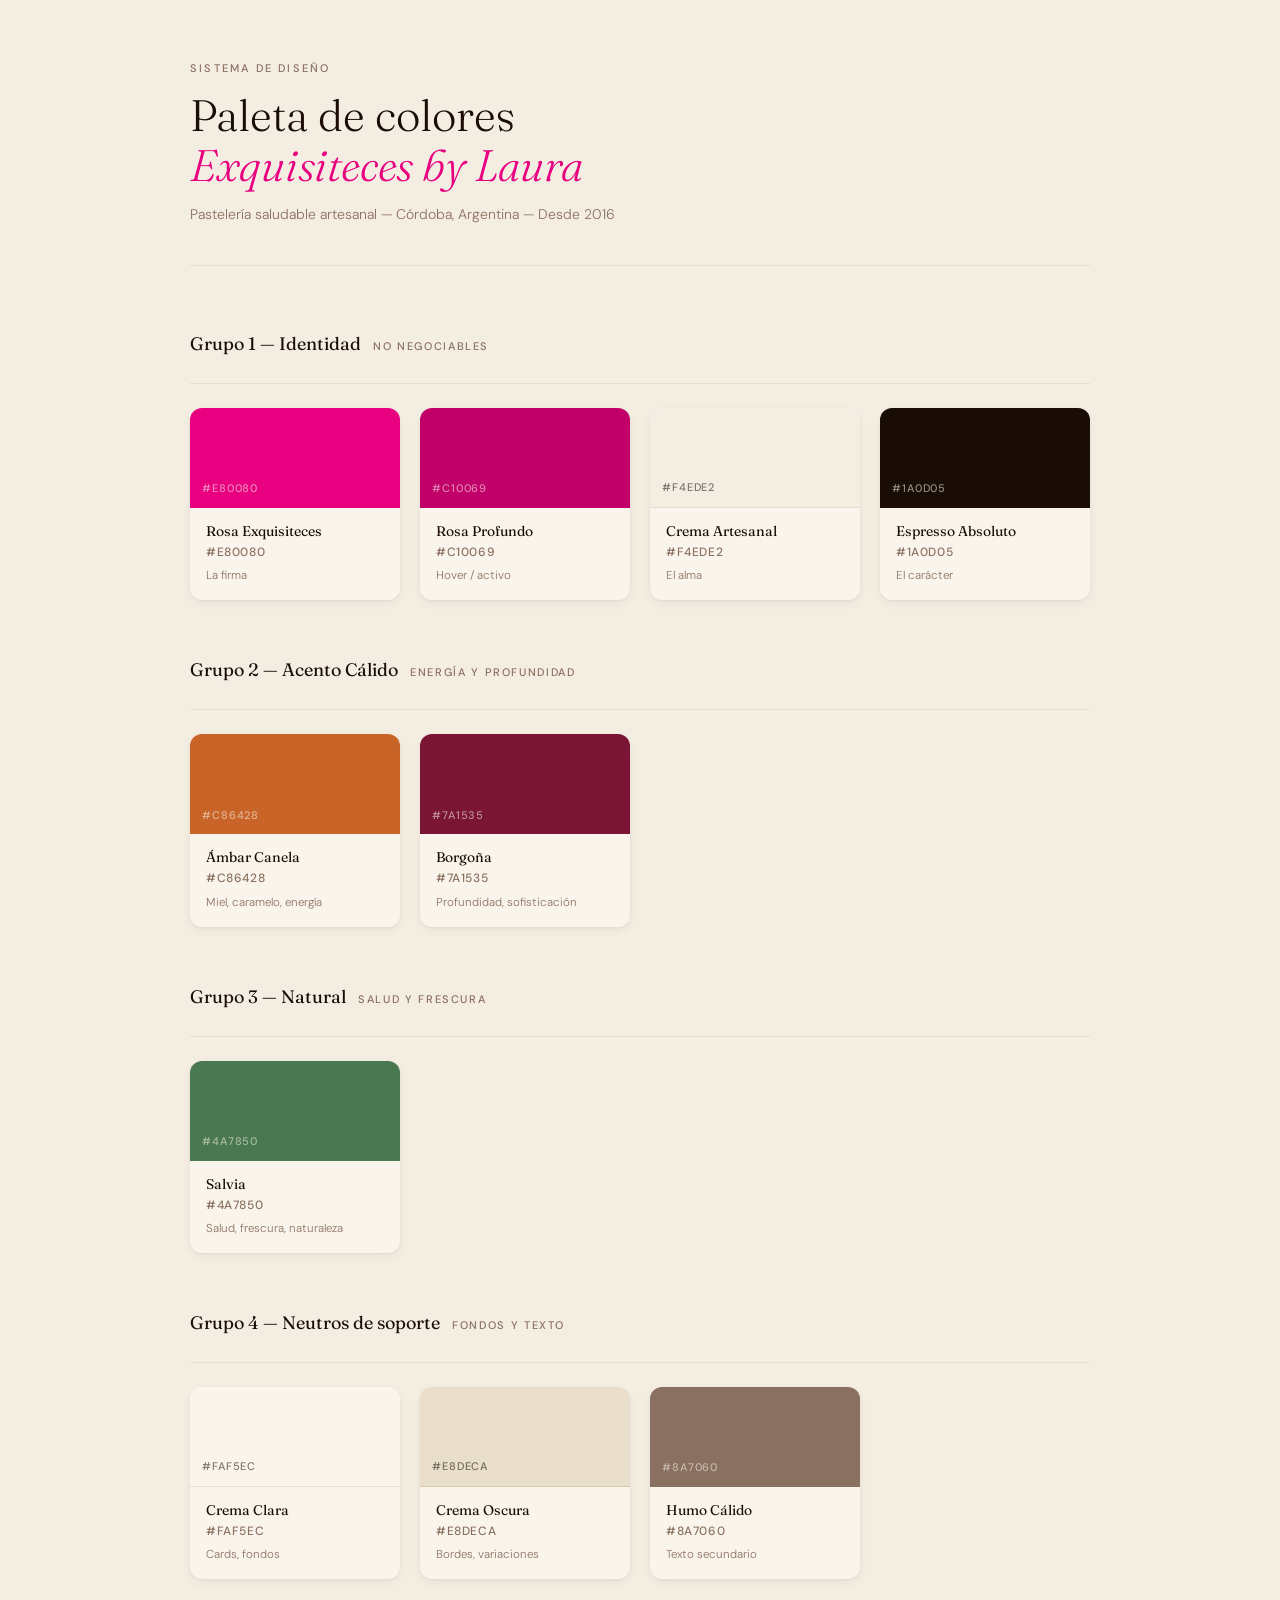
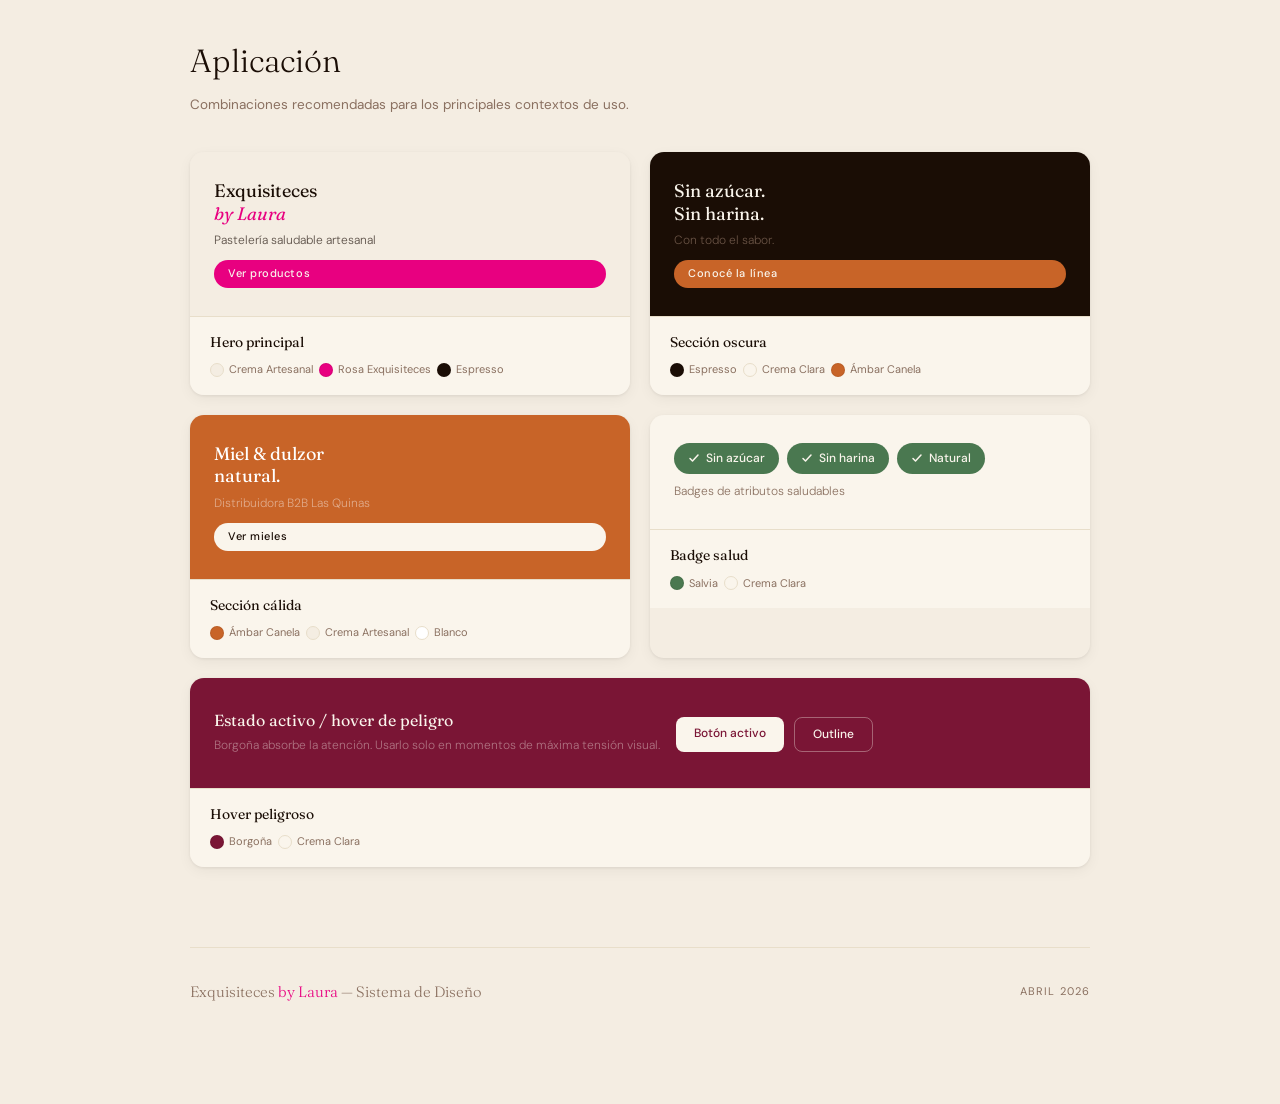
==== paleta.html @ 7b62df34 "Initial commit — Landing page Exquisiteces by Laura Landing page completa: mobile-first, reseñas rea" ====
<!DOCTYPE html>
<html lang="es">
<head>
  <meta charset="UTF-8" />
  <meta name="viewport" content="width=device-width, initial-scale=1.0" />
  <title>Paleta de Colores — Exquisiteces by Laura</title>
  <link rel="preconnect" href="https://fonts.googleapis.com" />
  <link rel="preconnect" href="https://fonts.gstatic.com" crossorigin />
  <link href="https://fonts.googleapis.com/css2?family=Fraunces:ital,opsz,wght@0,9..144,300;0,9..144,400;0,9..144,600;1,9..144,300;1,9..144,400&family=DM+Sans:wght@300;400;500&display=swap" rel="stylesheet" />
  <style>
    *, *::before, *::after {
      box-sizing: border-box;
      margin: 0;
      padding: 0;
    }

    body {
      background-color: #F4EDE2;
      color: #1A0D05;
      font-family: 'DM Sans', sans-serif;
      font-weight: 400;
      line-height: 1.6;
      padding: 60px 24px 100px;
    }

    .wrapper {
      max-width: 900px;
      margin: 0 auto;
    }

    /* Header */
    .header {
      margin-bottom: 64px;
      border-bottom: 1px solid #E8DECA;
      padding-bottom: 40px;
    }

    .header-eyebrow {
      font-family: 'DM Sans', sans-serif;
      font-size: 11px;
      font-weight: 500;
      letter-spacing: 0.2em;
      text-transform: uppercase;
      color: #8A7060;
      margin-bottom: 12px;
    }

    .header h1 {
      font-family: 'Fraunces', serif;
      font-size: clamp(28px, 5vw, 44px);
      font-weight: 300;
      line-height: 1.15;
      color: #1A0D05;
    }

    .header h1 em {
      font-style: italic;
      color: #E80080;
    }

    .header-sub {
      margin-top: 12px;
      font-size: 14px;
      color: #8A7060;
      font-weight: 300;
    }

    /* Group */
    .group {
      margin-bottom: 56px;
    }

    .group-header {
      display: flex;
      align-items: baseline;
      gap: 12px;
      margin-bottom: 24px;
    }

    .group-title {
      font-family: 'Fraunces', serif;
      font-size: 18px;
      font-weight: 400;
      color: #1A0D05;
    }

    .group-tag {
      font-size: 11px;
      font-weight: 500;
      letter-spacing: 0.15em;
      text-transform: uppercase;
      color: #8A7060;
    }

    .group-divider {
      width: 100%;
      height: 1px;
      background: #E8DECA;
      margin-bottom: 24px;
    }

    /* Color grid */
    .color-grid {
      display: grid;
      grid-template-columns: repeat(auto-fill, minmax(180px, 1fr));
      gap: 20px;
    }

    /* Color card */
    .color-card {
      border-radius: 12px;
      overflow: hidden;
      background: #FAF5EC;
      box-shadow: 0 1px 3px rgba(26,13,5,0.06), 0 4px 12px rgba(26,13,5,0.04);
      transition: transform 0.2s ease, box-shadow 0.2s ease;
    }

    .color-card:hover {
      transform: translateY(-3px);
      box-shadow: 0 4px 16px rgba(26,13,5,0.10), 0 1px 4px rgba(26,13,5,0.06);
    }

    .color-swatch {
      width: 100%;
      height: 100px;
    }

    .color-info {
      padding: 14px 16px 16px;
    }

    .color-name {
      font-family: 'Fraunces', serif;
      font-size: 14px;
      font-weight: 400;
      color: #1A0D05;
      line-height: 1.3;
    }

    .color-hex {
      font-family: 'DM Sans', monospace;
      font-size: 12px;
      font-weight: 500;
      letter-spacing: 0.05em;
      color: #8A7060;
      margin-top: 3px;
    }

    .color-desc {
      font-size: 11.5px;
      font-weight: 300;
      color: #8A7060;
      margin-top: 6px;
      line-height: 1.4;
    }

    /* Swatch text overlay (for large swatches) */
    .swatch-label {
      width: 100%;
      height: 100px;
      display: flex;
      align-items: flex-end;
      padding: 10px 12px;
    }

    .swatch-label .label-hex {
      font-family: 'DM Sans', sans-serif;
      font-size: 11px;
      font-weight: 500;
      letter-spacing: 0.08em;
      opacity: 0.55;
    }

    /* ---- APPLICATION SECTION ---- */
    .section-title {
      font-family: 'Fraunces', serif;
      font-size: clamp(22px, 4vw, 32px);
      font-weight: 300;
      color: #1A0D05;
      margin-bottom: 8px;
    }

    .section-sub {
      font-size: 13.5px;
      color: #8A7060;
      margin-bottom: 36px;
    }

    .combos-grid {
      display: grid;
      grid-template-columns: 1fr 1fr;
      gap: 20px;
    }

    @media (max-width: 600px) {
      .combos-grid {
        grid-template-columns: 1fr;
      }
    }

    .combo-card {
      border-radius: 14px;
      overflow: hidden;
      box-shadow: 0 1px 3px rgba(26,13,5,0.07), 0 4px 14px rgba(26,13,5,0.05);
    }

    .combo-preview {
      padding: 28px 24px;
      min-height: 110px;
      display: flex;
      flex-direction: column;
      justify-content: center;
    }

    .combo-preview-label {
      font-family: 'Fraunces', serif;
      font-size: 18px;
      font-weight: 400;
      line-height: 1.25;
      margin-bottom: 6px;
    }

    .combo-preview-sub {
      font-family: 'DM Sans', sans-serif;
      font-size: 12px;
      font-weight: 300;
      opacity: 0.7;
    }

    .combo-preview-accent {
      display: inline-block;
      margin-top: 10px;
      padding: 5px 14px;
      border-radius: 999px;
      font-size: 11px;
      font-weight: 500;
      letter-spacing: 0.05em;
    }

    .combo-meta {
      padding: 14px 20px 16px;
      background: #FAF5EC;
      border-top: 1px solid #E8DECA;
    }

    .combo-name {
      font-family: 'Fraunces', serif;
      font-size: 14px;
      font-weight: 400;
      color: #1A0D05;
    }

    .combo-swatches {
      display: flex;
      gap: 6px;
      margin-top: 8px;
      flex-wrap: wrap;
    }

    .combo-dot {
      display: flex;
      align-items: center;
      gap: 5px;
      font-size: 11px;
      color: #8A7060;
    }

    .combo-dot-circle {
      width: 14px;
      height: 14px;
      border-radius: 50%;
      border: 1px solid rgba(26,13,5,0.08);
      flex-shrink: 0;
    }

    /* Span full width on last odd item */
    .combo-card.full {
      grid-column: 1 / -1;
    }

    /* Responsive */
    @media (max-width: 500px) {
      body {
        padding: 40px 16px 80px;
      }
      .color-grid {
        grid-template-columns: repeat(2, 1fr);
      }
    }

    /* Footer */
    .footer {
      margin-top: 80px;
      padding-top: 32px;
      border-top: 1px solid #E8DECA;
      display: flex;
      justify-content: space-between;
      align-items: center;
      flex-wrap: gap;
      gap: 12px;
    }

    .footer-brand {
      font-family: 'Fraunces', serif;
      font-size: 15px;
      font-weight: 300;
      color: #8A7060;
    }

    .footer-brand span {
      color: #E80080;
    }

    .footer-date {
      font-size: 11px;
      color: #8A7060;
      letter-spacing: 0.1em;
      text-transform: uppercase;
    }
  </style>
</head>
<body>
  <div class="wrapper">

    <!-- Header -->
    <header class="header">
      <p class="header-eyebrow">Sistema de Diseño</p>
      <h1>Paleta de colores<br /><em>Exquisiteces by Laura</em></h1>
      <p class="header-sub">Pastelería saludable artesanal &mdash; Córdoba, Argentina &mdash; Desde 2016</p>
    </header>

    <!-- GRUPO 1: Identidad -->
    <section class="group">
      <div class="group-header">
        <h2 class="group-title">Grupo 1 &mdash; Identidad</h2>
        <span class="group-tag">No negociables</span>
      </div>
      <div class="group-divider"></div>
      <div class="color-grid">

        <!-- Rosa Exquisiteces -->
        <div class="color-card">
          <div class="color-swatch swatch-label" style="background:#E80080;">
            <span class="label-hex" style="color:#FAF5EC;">#E80080</span>
          </div>
          <div class="color-info">
            <div class="color-name">Rosa Exquisiteces</div>
            <div class="color-hex">#E80080</div>
            <div class="color-desc">La firma</div>
          </div>
        </div>

        <!-- Rosa Profundo -->
        <div class="color-card">
          <div class="color-swatch swatch-label" style="background:#C10069;">
            <span class="label-hex" style="color:#FAF5EC;">#C10069</span>
          </div>
          <div class="color-info">
            <div class="color-name">Rosa Profundo</div>
            <div class="color-hex">#C10069</div>
            <div class="color-desc">Hover / activo</div>
          </div>
        </div>

        <!-- Crema Artesanal -->
        <div class="color-card">
          <div class="color-swatch swatch-label" style="background:#F4EDE2; border-bottom: 1px solid #E8DECA;">
            <span class="label-hex" style="color:#1A0D05;">#F4EDE2</span>
          </div>
          <div class="color-info">
            <div class="color-name">Crema Artesanal</div>
            <div class="color-hex">#F4EDE2</div>
            <div class="color-desc">El alma</div>
          </div>
        </div>

        <!-- Espresso Absoluto -->
        <div class="color-card">
          <div class="color-swatch swatch-label" style="background:#1A0D05;">
            <span class="label-hex" style="color:#FAF5EC;">#1A0D05</span>
          </div>
          <div class="color-info">
            <div class="color-name">Espresso Absoluto</div>
            <div class="color-hex">#1A0D05</div>
            <div class="color-desc">El carácter</div>
          </div>
        </div>

      </div>
    </section>

    <!-- GRUPO 2: Acento Cálido -->
    <section class="group">
      <div class="group-header">
        <h2 class="group-title">Grupo 2 &mdash; Acento Cálido</h2>
        <span class="group-tag">Energía y profundidad</span>
      </div>
      <div class="group-divider"></div>
      <div class="color-grid">

        <!-- Ámbar Canela -->
        <div class="color-card">
          <div class="color-swatch swatch-label" style="background:#C86428;">
            <span class="label-hex" style="color:#FAF5EC;">#C86428</span>
          </div>
          <div class="color-info">
            <div class="color-name">Ámbar Canela</div>
            <div class="color-hex">#C86428</div>
            <div class="color-desc">Miel, caramelo, energía</div>
          </div>
        </div>

        <!-- Borgoña -->
        <div class="color-card">
          <div class="color-swatch swatch-label" style="background:#7A1535;">
            <span class="label-hex" style="color:#FAF5EC;">#7A1535</span>
          </div>
          <div class="color-info">
            <div class="color-name">Borgoña</div>
            <div class="color-hex">#7A1535</div>
            <div class="color-desc">Profundidad, sofisticación</div>
          </div>
        </div>

      </div>
    </section>

    <!-- GRUPO 3: Natural -->
    <section class="group">
      <div class="group-header">
        <h2 class="group-title">Grupo 3 &mdash; Natural</h2>
        <span class="group-tag">Salud y frescura</span>
      </div>
      <div class="group-divider"></div>
      <div class="color-grid">

        <!-- Salvia -->
        <div class="color-card">
          <div class="color-swatch swatch-label" style="background:#4A7850;">
            <span class="label-hex" style="color:#FAF5EC;">#4A7850</span>
          </div>
          <div class="color-info">
            <div class="color-name">Salvia</div>
            <div class="color-hex">#4A7850</div>
            <div class="color-desc">Salud, frescura, naturaleza</div>
          </div>
        </div>

      </div>
    </section>

    <!-- GRUPO 4: Neutros -->
    <section class="group">
      <div class="group-header">
        <h2 class="group-title">Grupo 4 &mdash; Neutros de soporte</h2>
        <span class="group-tag">Fondos y texto</span>
      </div>
      <div class="group-divider"></div>
      <div class="color-grid">

        <!-- Crema Clara -->
        <div class="color-card">
          <div class="color-swatch swatch-label" style="background:#FAF5EC; border-bottom: 1px solid #E8DECA;">
            <span class="label-hex" style="color:#1A0D05;">#FAF5EC</span>
          </div>
          <div class="color-info">
            <div class="color-name">Crema Clara</div>
            <div class="color-hex">#FAF5EC</div>
            <div class="color-desc">Cards, fondos</div>
          </div>
        </div>

        <!-- Crema Oscura -->
        <div class="color-card">
          <div class="color-swatch swatch-label" style="background:#E8DECA; border-bottom: 1px solid #d5c9b0;">
            <span class="label-hex" style="color:#1A0D05;">#E8DECA</span>
          </div>
          <div class="color-info">
            <div class="color-name">Crema Oscura</div>
            <div class="color-hex">#E8DECA</div>
            <div class="color-desc">Bordes, variaciones</div>
          </div>
        </div>

        <!-- Humo Cálido -->
        <div class="color-card">
          <div class="color-swatch swatch-label" style="background:#8A7060;">
            <span class="label-hex" style="color:#FAF5EC;">#8A7060</span>
          </div>
          <div class="color-info">
            <div class="color-name">Humo Cálido</div>
            <div class="color-hex">#8A7060</div>
            <div class="color-desc">Texto secundario</div>
          </div>
        </div>

      </div>
    </section>

    <!-- APPLICATION SECTION -->
    <section>
      <h2 class="section-title">Aplicación</h2>
      <p class="section-sub">Combinaciones recomendadas para los principales contextos de uso.</p>

      <div class="combos-grid">

        <!-- 1. Hero -->
        <div class="combo-card">
          <div class="combo-preview" style="background:#F4EDE2; color:#1A0D05;">
            <div class="combo-preview-label" style="font-family:'Fraunces',serif;">Exquisiteces<br /><em style="color:#E80080;">by Laura</em></div>
            <div class="combo-preview-sub">Pastelería saludable artesanal</div>
            <span class="combo-preview-accent" style="background:#E80080; color:#FAF5EC;">Ver productos</span>
          </div>
          <div class="combo-meta">
            <div class="combo-name">Hero principal</div>
            <div class="combo-swatches">
              <span class="combo-dot"><span class="combo-dot-circle" style="background:#F4EDE2; border-color:#E8DECA;"></span> Crema Artesanal</span>
              <span class="combo-dot"><span class="combo-dot-circle" style="background:#E80080;"></span> Rosa Exquisiteces</span>
              <span class="combo-dot"><span class="combo-dot-circle" style="background:#1A0D05;"></span> Espresso</span>
            </div>
          </div>
        </div>

        <!-- 2. Sección oscura -->
        <div class="combo-card">
          <div class="combo-preview" style="background:#1A0D05; color:#FAF5EC;">
            <div class="combo-preview-label" style="font-family:'Fraunces',serif; color:#FAF5EC;">Sin azúcar.<br />Sin harina.</div>
            <div class="combo-preview-sub" style="color:#8A7060;">Con todo el sabor.</div>
            <span class="combo-preview-accent" style="background:#C86428; color:#FAF5EC;">Conocé la línea</span>
          </div>
          <div class="combo-meta">
            <div class="combo-name">Sección oscura</div>
            <div class="combo-swatches">
              <span class="combo-dot"><span class="combo-dot-circle" style="background:#1A0D05;"></span> Espresso</span>
              <span class="combo-dot"><span class="combo-dot-circle" style="background:#FAF5EC; border-color:#E8DECA;"></span> Crema Clara</span>
              <span class="combo-dot"><span class="combo-dot-circle" style="background:#C86428;"></span> Ámbar Canela</span>
            </div>
          </div>
        </div>

        <!-- 3. Sección cálida -->
        <div class="combo-card">
          <div class="combo-preview" style="background:#C86428; color:#fff;">
            <div class="combo-preview-label" style="font-family:'Fraunces',serif; color:#fff;">Miel &amp; dulzor<br />natural.</div>
            <div class="combo-preview-sub" style="color:rgba(255,255,255,0.65);">Distribuidora B2B Las Quinas</div>
            <span class="combo-preview-accent" style="background:#FAF5EC; color:#1A0D05;">Ver mieles</span>
          </div>
          <div class="combo-meta">
            <div class="combo-name">Sección cálida</div>
            <div class="combo-swatches">
              <span class="combo-dot"><span class="combo-dot-circle" style="background:#C86428;"></span> Ámbar Canela</span>
              <span class="combo-dot"><span class="combo-dot-circle" style="background:#F4EDE2; border-color:#E8DECA;"></span> Crema Artesanal</span>
              <span class="combo-dot"><span class="combo-dot-circle" style="background:#ffffff; border-color:#E8DECA;"></span> Blanco</span>
            </div>
          </div>
        </div>

        <!-- 4. Badge salud -->
        <div class="combo-card">
          <div class="combo-preview" style="background:#FAF5EC; color:#1A0D05; align-items:flex-start;">
            <div style="display:flex; flex-wrap:wrap; gap:8px; margin-bottom:8px;">
              <span style="display:inline-flex; align-items:center; gap:6px; background:#4A7850; color:#FAF5EC; padding:6px 14px; border-radius:999px; font-size:12px; font-weight:500; font-family:'DM Sans',sans-serif;">
                <svg width="12" height="12" viewBox="0 0 12 12" fill="none" xmlns="http://www.w3.org/2000/svg"><path d="M2 6.5L4.5 9L10 3" stroke="#FAF5EC" stroke-width="1.5" stroke-linecap="round" stroke-linejoin="round"/></svg>
                Sin azúcar
              </span>
              <span style="display:inline-flex; align-items:center; gap:6px; background:#4A7850; color:#FAF5EC; padding:6px 14px; border-radius:999px; font-size:12px; font-weight:500; font-family:'DM Sans',sans-serif;">
                <svg width="12" height="12" viewBox="0 0 12 12" fill="none" xmlns="http://www.w3.org/2000/svg"><path d="M2 6.5L4.5 9L10 3" stroke="#FAF5EC" stroke-width="1.5" stroke-linecap="round" stroke-linejoin="round"/></svg>
                Sin harina
              </span>
              <span style="display:inline-flex; align-items:center; gap:6px; background:#4A7850; color:#FAF5EC; padding:6px 14px; border-radius:999px; font-size:12px; font-weight:500; font-family:'DM Sans',sans-serif;">
                <svg width="12" height="12" viewBox="0 0 12 12" fill="none" xmlns="http://www.w3.org/2000/svg"><path d="M2 6.5L4.5 9L10 3" stroke="#FAF5EC" stroke-width="1.5" stroke-linecap="round" stroke-linejoin="round"/></svg>
                Natural
              </span>
            </div>
            <div style="font-size:12px; color:#8A7060; font-weight:300;">Badges de atributos saludables</div>
          </div>
          <div class="combo-meta">
            <div class="combo-name">Badge salud</div>
            <div class="combo-swatches">
              <span class="combo-dot"><span class="combo-dot-circle" style="background:#4A7850;"></span> Salvia</span>
              <span class="combo-dot"><span class="combo-dot-circle" style="background:#FAF5EC; border-color:#E8DECA;"></span> Crema Clara</span>
            </div>
          </div>
        </div>

        <!-- 5. Hover peligroso (full width) -->
        <div class="combo-card full">
          <div class="combo-preview" style="background:#7A1535; color:#FAF5EC;">
            <div style="display:flex; align-items:center; gap:16px; flex-wrap:wrap;">
              <div>
                <div class="combo-preview-label" style="font-family:'Fraunces',serif; color:#FAF5EC; font-size:16px;">Estado activo / hover de peligro</div>
                <div class="combo-preview-sub" style="color:rgba(250,245,236,0.6); margin-top:4px;">Borgoña absorbe la atención. Usarlo solo en momentos de máxima tensión visual.</div>
              </div>
              <div style="display:flex; gap:10px; flex-wrap:wrap; margin-top:4px;">
                <span style="display:inline-block; background:#FAF5EC; color:#7A1535; padding:7px 18px; border-radius:8px; font-size:12px; font-weight:500; font-family:'DM Sans',sans-serif;">Botón activo</span>
                <span style="display:inline-block; background:transparent; color:#FAF5EC; padding:7px 18px; border-radius:8px; font-size:12px; font-weight:500; font-family:'DM Sans',sans-serif; border:1px solid rgba(250,245,236,0.35);">Outline</span>
              </div>
            </div>
          </div>
          <div class="combo-meta">
            <div class="combo-name">Hover peligroso</div>
            <div class="combo-swatches">
              <span class="combo-dot"><span class="combo-dot-circle" style="background:#7A1535;"></span> Borgoña</span>
              <span class="combo-dot"><span class="combo-dot-circle" style="background:#FAF5EC; border-color:#E8DECA;"></span> Crema Clara</span>
            </div>
          </div>
        </div>

      </div>
    </section>

    <!-- Footer -->
    <footer class="footer">
      <span class="footer-brand">Exquisiteces <span>by Laura</span> &mdash; Sistema de Diseño</span>
      <span class="footer-date">Abril 2026</span>
    </footer>

  </div>
</body>
</html>
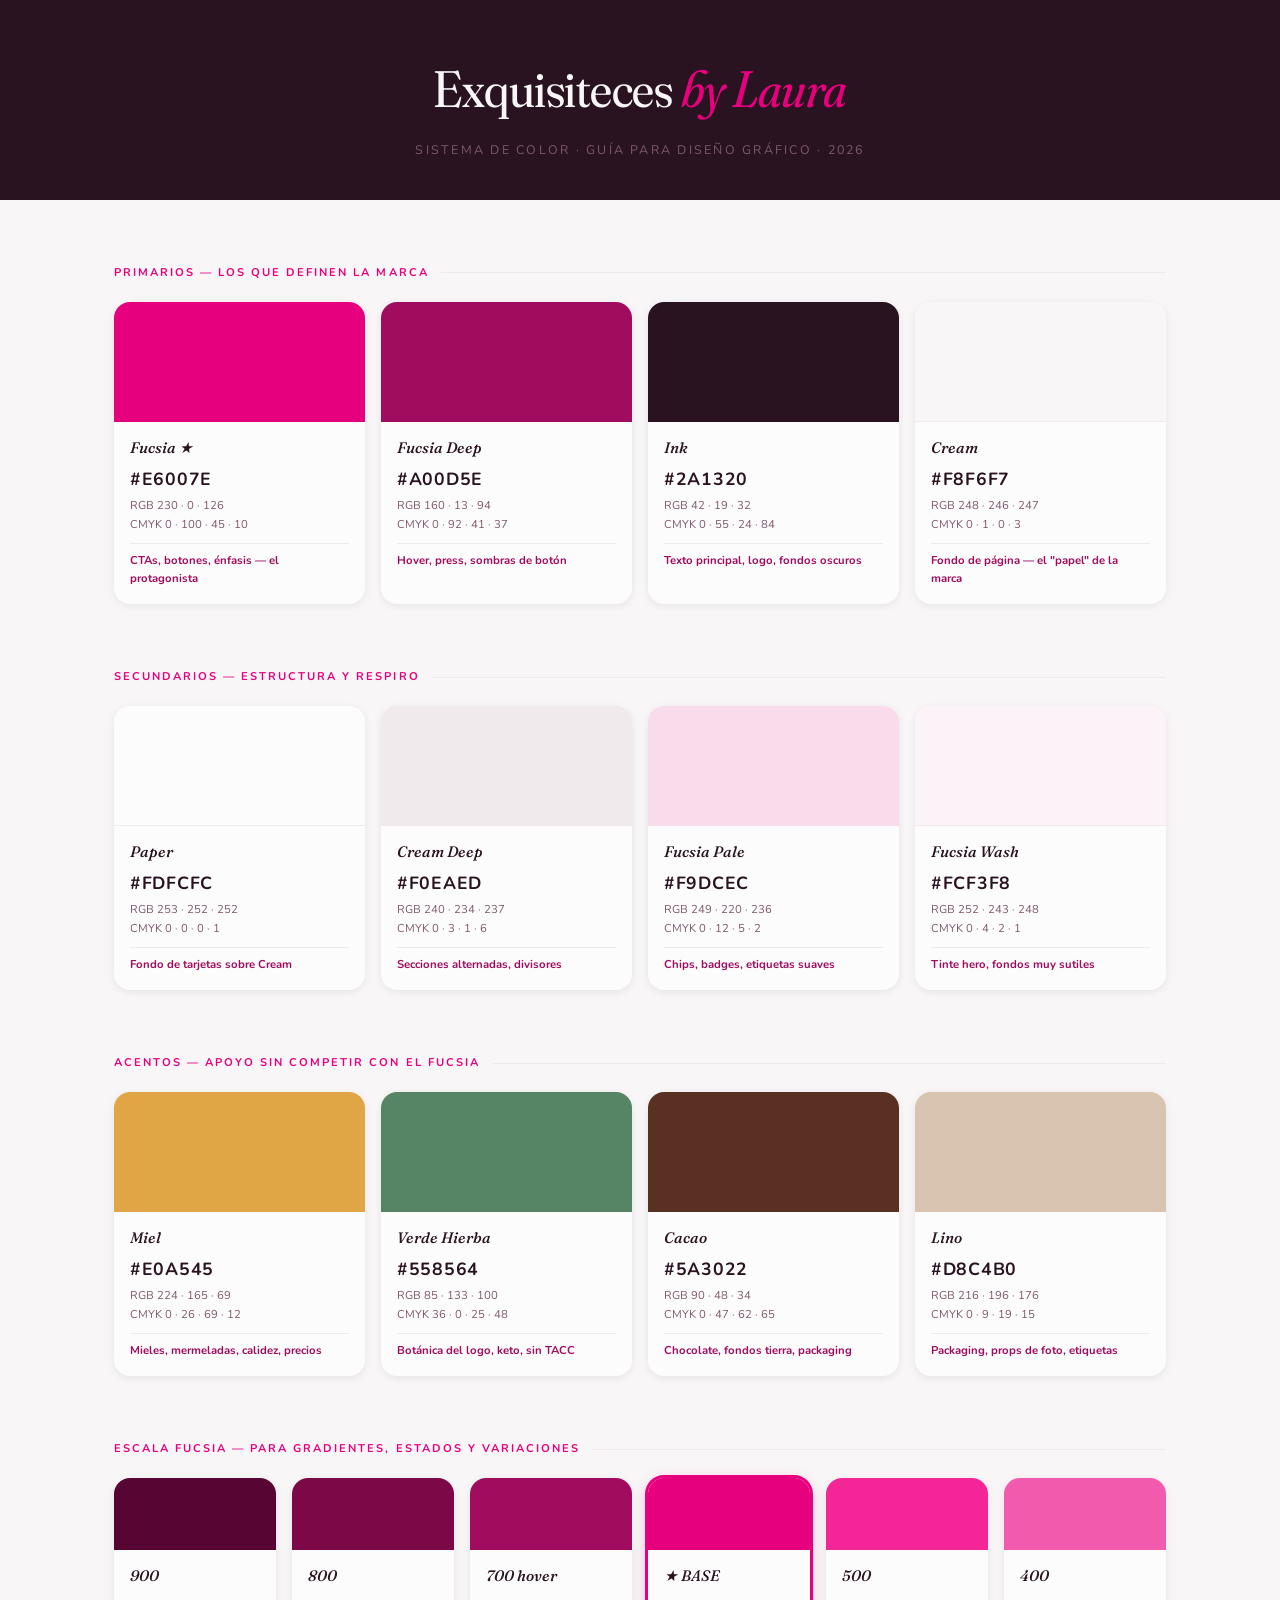
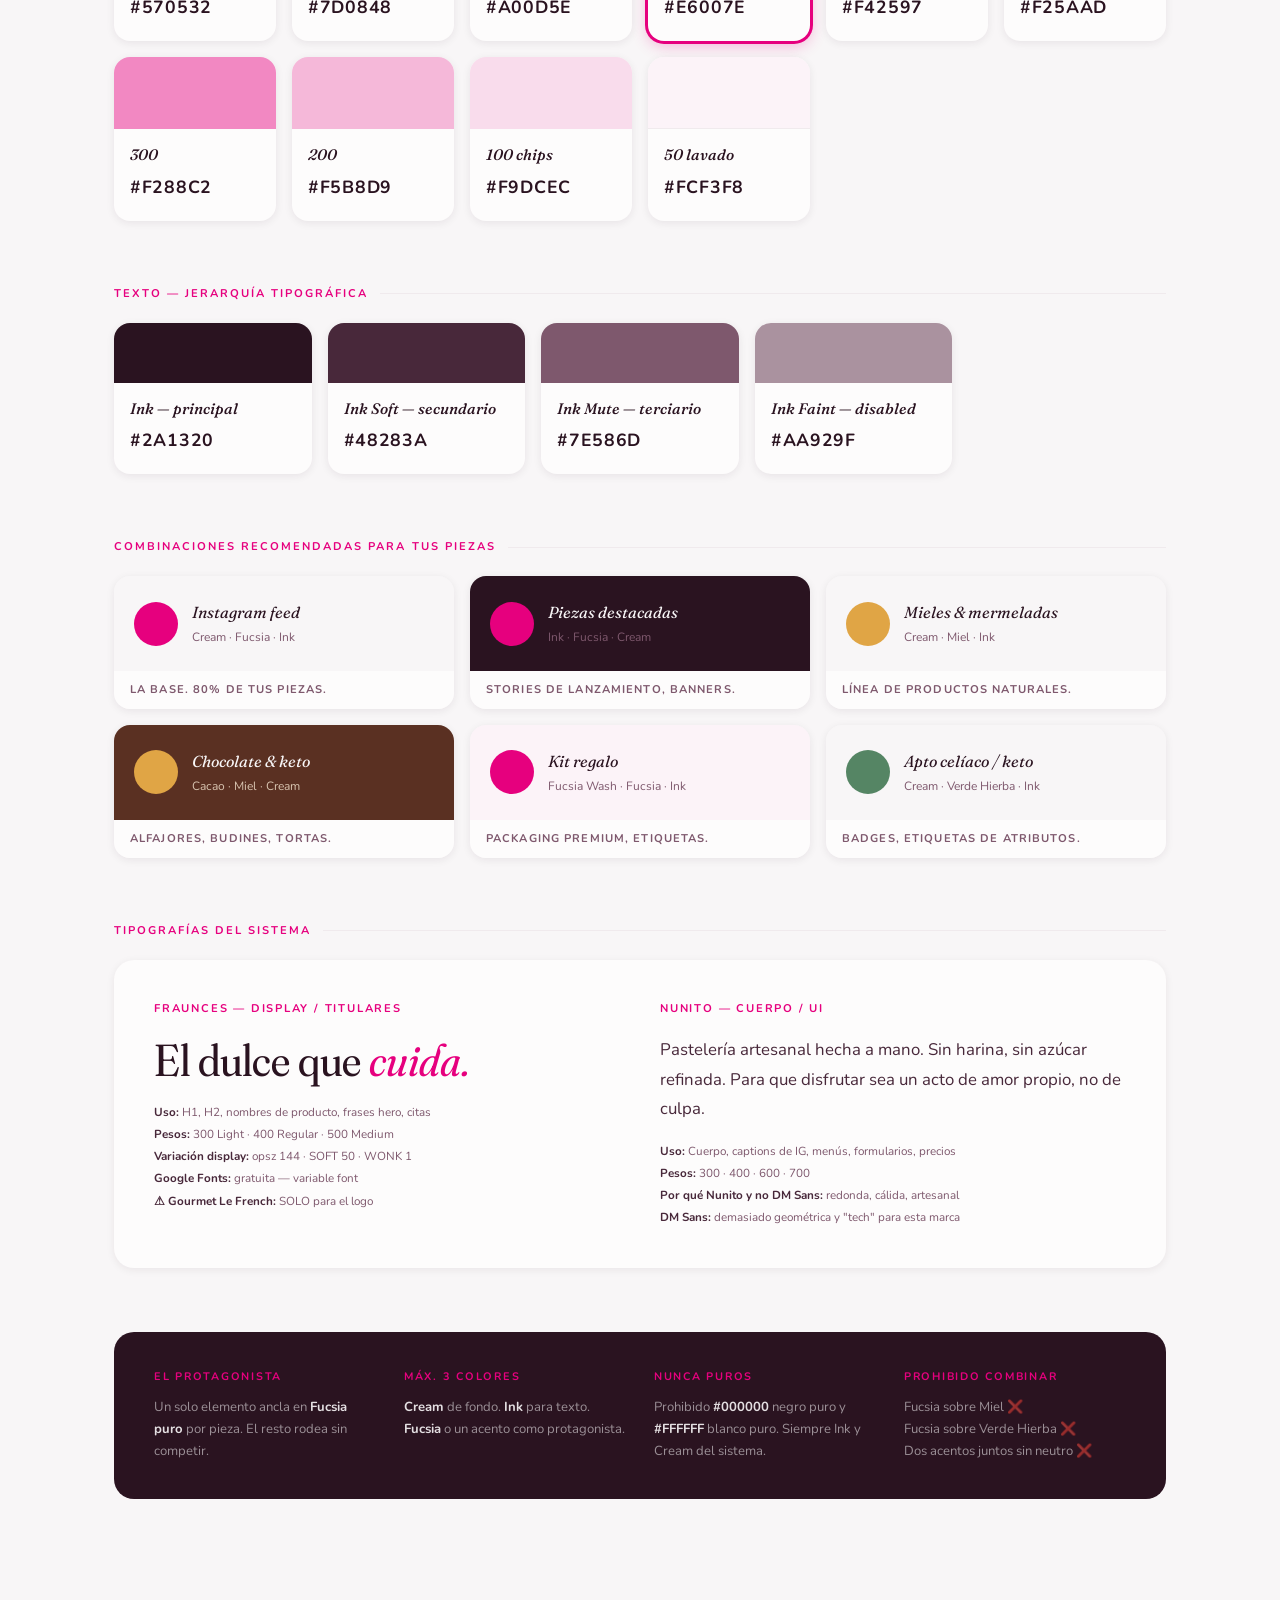
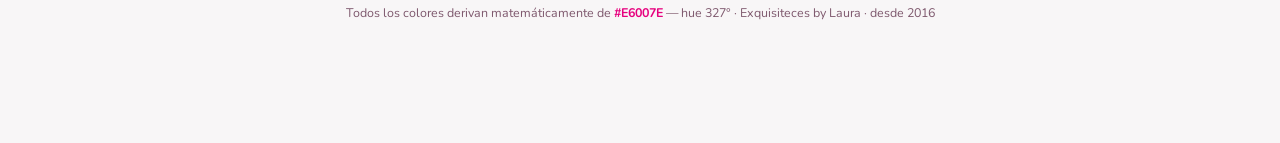
==== commit cc607906: "Guía de paleta de colores para diseño gráfico HEX + RGB + CMYK, escala fucsia completa, combinacione" ====
--- a/paleta.html
+++ b/paleta.html
@@ -1,620 +1,379 @@
 <!DOCTYPE html>
 <html lang="es">
 <head>
-  <meta charset="UTF-8" />
-  <meta name="viewport" content="width=device-width, initial-scale=1.0" />
-  <title>Paleta de Colores — Exquisiteces by Laura</title>
-  <link rel="preconnect" href="https://fonts.googleapis.com" />
-  <link rel="preconnect" href="https://fonts.gstatic.com" crossorigin />
-  <link href="https://fonts.googleapis.com/css2?family=Fraunces:ital,opsz,wght@0,9..144,300;0,9..144,400;0,9..144,600;1,9..144,300;1,9..144,400&family=DM+Sans:wght@300;400;500&display=swap" rel="stylesheet" />
-  <style>
-    *, *::before, *::after {
-      box-sizing: border-box;
-      margin: 0;
-      padding: 0;
-    }
-
-    body {
-      background-color: #F4EDE2;
-      color: #1A0D05;
-      font-family: 'DM Sans', sans-serif;
-      font-weight: 400;
-      line-height: 1.6;
-      padding: 60px 24px 100px;
-    }
-
-    .wrapper {
-      max-width: 900px;
-      margin: 0 auto;
-    }
-
-    /* Header */
-    .header {
-      margin-bottom: 64px;
-      border-bottom: 1px solid #E8DECA;
-      padding-bottom: 40px;
-    }
-
-    .header-eyebrow {
-      font-family: 'DM Sans', sans-serif;
-      font-size: 11px;
-      font-weight: 500;
-      letter-spacing: 0.2em;
-      text-transform: uppercase;
-      color: #8A7060;
-      margin-bottom: 12px;
-    }
-
-    .header h1 {
-      font-family: 'Fraunces', serif;
-      font-size: clamp(28px, 5vw, 44px);
-      font-weight: 300;
-      line-height: 1.15;
-      color: #1A0D05;
-    }
-
-    .header h1 em {
-      font-style: italic;
-      color: #E80080;
-    }
-
-    .header-sub {
-      margin-top: 12px;
-      font-size: 14px;
-      color: #8A7060;
-      font-weight: 300;
-    }
-
-    /* Group */
-    .group {
-      margin-bottom: 56px;
-    }
-
-    .group-header {
-      display: flex;
-      align-items: baseline;
-      gap: 12px;
-      margin-bottom: 24px;
-    }
-
-    .group-title {
-      font-family: 'Fraunces', serif;
-      font-size: 18px;
-      font-weight: 400;
-      color: #1A0D05;
-    }
-
-    .group-tag {
-      font-size: 11px;
-      font-weight: 500;
-      letter-spacing: 0.15em;
-      text-transform: uppercase;
-      color: #8A7060;
-    }
-
-    .group-divider {
-      width: 100%;
-      height: 1px;
-      background: #E8DECA;
-      margin-bottom: 24px;
-    }
-
-    /* Color grid */
-    .color-grid {
-      display: grid;
-      grid-template-columns: repeat(auto-fill, minmax(180px, 1fr));
-      gap: 20px;
-    }
-
-    /* Color card */
-    .color-card {
-      border-radius: 12px;
-      overflow: hidden;
-      background: #FAF5EC;
-      box-shadow: 0 1px 3px rgba(26,13,5,0.06), 0 4px 12px rgba(26,13,5,0.04);
-      transition: transform 0.2s ease, box-shadow 0.2s ease;
-    }
-
-    .color-card:hover {
-      transform: translateY(-3px);
-      box-shadow: 0 4px 16px rgba(26,13,5,0.10), 0 1px 4px rgba(26,13,5,0.06);
-    }
-
-    .color-swatch {
-      width: 100%;
-      height: 100px;
-    }
-
-    .color-info {
-      padding: 14px 16px 16px;
-    }
-
-    .color-name {
-      font-family: 'Fraunces', serif;
-      font-size: 14px;
-      font-weight: 400;
-      color: #1A0D05;
-      line-height: 1.3;
-    }
-
-    .color-hex {
-      font-family: 'DM Sans', monospace;
-      font-size: 12px;
-      font-weight: 500;
-      letter-spacing: 0.05em;
-      color: #8A7060;
-      margin-top: 3px;
-    }
-
-    .color-desc {
-      font-size: 11.5px;
-      font-weight: 300;
-      color: #8A7060;
-      margin-top: 6px;
-      line-height: 1.4;
-    }
-
-    /* Swatch text overlay (for large swatches) */
-    .swatch-label {
-      width: 100%;
-      height: 100px;
-      display: flex;
-      align-items: flex-end;
-      padding: 10px 12px;
-    }
-
-    .swatch-label .label-hex {
-      font-family: 'DM Sans', sans-serif;
-      font-size: 11px;
-      font-weight: 500;
-      letter-spacing: 0.08em;
-      opacity: 0.55;
-    }
-
-    /* ---- APPLICATION SECTION ---- */
-    .section-title {
-      font-family: 'Fraunces', serif;
-      font-size: clamp(22px, 4vw, 32px);
-      font-weight: 300;
-      color: #1A0D05;
-      margin-bottom: 8px;
-    }
-
-    .section-sub {
-      font-size: 13.5px;
-      color: #8A7060;
-      margin-bottom: 36px;
-    }
-
-    .combos-grid {
-      display: grid;
-      grid-template-columns: 1fr 1fr;
-      gap: 20px;
-    }
-
-    @media (max-width: 600px) {
-      .combos-grid {
-        grid-template-columns: 1fr;
-      }
-    }
-
-    .combo-card {
-      border-radius: 14px;
-      overflow: hidden;
-      box-shadow: 0 1px 3px rgba(26,13,5,0.07), 0 4px 14px rgba(26,13,5,0.05);
-    }
-
-    .combo-preview {
-      padding: 28px 24px;
-      min-height: 110px;
-      display: flex;
-      flex-direction: column;
-      justify-content: center;
-    }
-
-    .combo-preview-label {
-      font-family: 'Fraunces', serif;
-      font-size: 18px;
-      font-weight: 400;
-      line-height: 1.25;
-      margin-bottom: 6px;
-    }
-
-    .combo-preview-sub {
-      font-family: 'DM Sans', sans-serif;
-      font-size: 12px;
-      font-weight: 300;
-      opacity: 0.7;
-    }
-
-    .combo-preview-accent {
-      display: inline-block;
-      margin-top: 10px;
-      padding: 5px 14px;
-      border-radius: 999px;
-      font-size: 11px;
-      font-weight: 500;
-      letter-spacing: 0.05em;
-    }
-
-    .combo-meta {
-      padding: 14px 20px 16px;
-      background: #FAF5EC;
-      border-top: 1px solid #E8DECA;
-    }
-
-    .combo-name {
-      font-family: 'Fraunces', serif;
-      font-size: 14px;
-      font-weight: 400;
-      color: #1A0D05;
-    }
-
-    .combo-swatches {
-      display: flex;
-      gap: 6px;
-      margin-top: 8px;
-      flex-wrap: wrap;
-    }
-
-    .combo-dot {
-      display: flex;
-      align-items: center;
-      gap: 5px;
-      font-size: 11px;
-      color: #8A7060;
-    }
-
-    .combo-dot-circle {
-      width: 14px;
-      height: 14px;
-      border-radius: 50%;
-      border: 1px solid rgba(26,13,5,0.08);
-      flex-shrink: 0;
-    }
-
-    /* Span full width on last odd item */
-    .combo-card.full {
-      grid-column: 1 / -1;
-    }
-
-    /* Responsive */
-    @media (max-width: 500px) {
-      body {
-        padding: 40px 16px 80px;
-      }
-      .color-grid {
-        grid-template-columns: repeat(2, 1fr);
-      }
-    }
-
-    /* Footer */
-    .footer {
-      margin-top: 80px;
-      padding-top: 32px;
-      border-top: 1px solid #E8DECA;
-      display: flex;
-      justify-content: space-between;
-      align-items: center;
-      flex-wrap: gap;
-      gap: 12px;
-    }
-
-    .footer-brand {
-      font-family: 'Fraunces', serif;
-      font-size: 15px;
-      font-weight: 300;
-      color: #8A7060;
-    }
-
-    .footer-brand span {
-      color: #E80080;
-    }
-
-    .footer-date {
-      font-size: 11px;
-      color: #8A7060;
-      letter-spacing: 0.1em;
-      text-transform: uppercase;
-    }
-  </style>
+<meta charset="UTF-8">
+<meta name="viewport" content="width=device-width, initial-scale=1.0">
+<title>Sistema de Color — Exquisiteces by Laura</title>
+<link rel="preconnect" href="https://fonts.googleapis.com">
+<link rel="preconnect" href="https://fonts.gstatic.com" crossorigin>
+<link href="https://fonts.googleapis.com/css2?family=Fraunces:ital,opsz,wght,SOFT,WONK@0,9..144,300..700,0..100,0..1;1,9..144,300..700,0..100,0..1&family=Nunito:wght@300..800&display=swap" rel="stylesheet">
+<style>
+  *, *::before, *::after { box-sizing: border-box; margin: 0; padding: 0; }
+  :root {
+    --fucsia:      #E6007E;
+    --fucsia-deep: #A00D5E;
+    --ink:         #2A1320;
+    --ink-soft:    #48283A;
+    --ink-mute:    #7E586D;
+    --cream:       #F8F6F7;
+    --cream-deep:  #F0EAED;
+    --paper:       #FDFCFC;
+  }
+  body { font-family:'Nunito',sans-serif; background:var(--cream); color:var(--ink); line-height:1.6; padding-bottom:80px; }
+
+  header { background:var(--ink); padding:48px 40px 40px; text-align:center; }
+  .brand-name { font-family:'Fraunces',serif; font-size:clamp(2rem,5vw,3.2rem); font-weight:400; font-variation-settings:'opsz' 120,'SOFT' 50,'WONK' 1; color:var(--cream); letter-spacing:-0.01em; }
+  .brand-name em { color:var(--fucsia); font-style:italic; }
+  .header-sub { font-size:0.78rem; font-weight:400; letter-spacing:0.18em; text-transform:uppercase; color:var(--ink-mute); margin-top:10px; }
+
+  main { max-width:1100px; margin:0 auto; padding:0 24px; }
+  .section { margin-top:64px; }
+  .section-label { font-size:0.7rem; font-weight:700; letter-spacing:0.18em; text-transform:uppercase; color:var(--fucsia); margin-bottom:20px; display:flex; align-items:center; gap:12px; }
+  .section-label::after { content:''; flex:1; height:1px; background:var(--cream-deep); }
+
+  .swatches { display:grid; grid-template-columns:repeat(auto-fill,minmax(200px,1fr)); gap:16px; }
+  .swatches.scale { grid-template-columns:repeat(auto-fill,minmax(155px,1fr)); }
+  .swatches.text-row { grid-template-columns:repeat(auto-fill,minmax(180px,1fr)); }
+
+  .swatch-card { background:var(--paper); border-radius:16px; overflow:hidden; box-shadow:0 2px 8px rgba(42,19,32,0.08); cursor:pointer; transition:transform 0.2s,box-shadow 0.2s; user-select:none; }
+  .swatch-card:hover { transform:translateY(-3px); box-shadow:0 8px 24px rgba(42,19,32,0.13); }
+  .swatch-card:active { transform:scale(0.97); }
+  .swatch-color { height:120px; position:relative; display:flex; align-items:flex-end; padding:10px 14px; }
+  .swatches.scale .swatch-color { height:72px; }
+  .swatches.text-row .swatch-color { height:60px; }
+  .copy-hint { font-size:0.62rem; font-weight:700; letter-spacing:0.1em; text-transform:uppercase; opacity:0; transition:opacity 0.2s; padding:4px 8px; border-radius:6px; background:rgba(0,0,0,0.28); color:#fff; }
+  .swatch-card:hover .copy-hint { opacity:1; }
+  .swatch-info { padding:14px 16px 16px; }
+  .swatch-name { font-family:'Fraunces',serif; font-size:0.95rem; font-weight:500; font-style:italic; color:var(--ink); margin-bottom:5px; }
+  .swatch-hex { font-size:1.1rem; font-weight:700; color:var(--ink); letter-spacing:0.04em; margin-bottom:4px; }
+  .swatch-vals { font-size:0.71rem; color:var(--ink-mute); line-height:1.65; }
+  .swatch-use { font-size:0.71rem; color:var(--fucsia-deep); font-weight:700; margin-top:8px; padding-top:8px; border-top:1px solid var(--cream-deep); }
+
+  .combos { display:grid; grid-template-columns:repeat(auto-fill,minmax(270px,1fr)); gap:16px; }
+  .combo-card { border-radius:16px; overflow:hidden; box-shadow:0 2px 8px rgba(42,19,32,0.08); }
+  .combo-preview { padding:24px 20px; display:flex; align-items:center; gap:14px; }
+  .combo-dot { width:44px; height:44px; border-radius:50%; flex-shrink:0; }
+  .combo-label { background:var(--paper); padding:10px 16px; font-size:0.7rem; font-weight:700; letter-spacing:0.1em; text-transform:uppercase; color:var(--ink-mute); }
+
+  .type-demo { background:var(--paper); border-radius:20px; padding:40px; display:grid; grid-template-columns:1fr 1fr; gap:40px; box-shadow:0 2px 8px rgba(42,19,32,0.07); }
+  @media(max-width:600px){ .type-demo{grid-template-columns:1fr;} }
+  .type-block h4 { font-size:0.7rem; font-weight:700; letter-spacing:0.16em; text-transform:uppercase; color:var(--fucsia); margin-bottom:18px; }
+  .type-display { font-family:'Fraunces',serif; font-size:clamp(1.8rem,3.5vw,2.8rem); font-weight:400; font-variation-settings:'opsz' 120,'SOFT' 50,'WONK' 1; color:var(--ink); line-height:1.1; margin-bottom:14px; }
+  .type-display em { color:var(--fucsia); font-style:italic; }
+  .type-body { font-family:'Nunito',sans-serif; font-size:0.95rem; font-weight:400; color:var(--ink-soft); line-height:1.75; }
+  .type-meta { font-size:0.73rem; color:var(--ink-mute); margin-top:16px; line-height:1.9; }
+  .type-meta strong { color:var(--ink-soft); font-weight:700; }
+
+  .rules { background:var(--ink); border-radius:20px; padding:36px 40px; margin-top:64px; display:grid; grid-template-columns:repeat(auto-fill,minmax(210px,1fr)); gap:28px; }
+  .rule h5 { font-size:0.68rem; font-weight:700; letter-spacing:0.16em; text-transform:uppercase; color:var(--fucsia); margin-bottom:10px; }
+  .rule p { font-size:0.82rem; color:rgba(248,246,247,0.55); line-height:1.7; }
+  .rule p strong { color:rgba(248,246,247,0.9); }
+
+  footer { text-align:center; margin-top:64px; padding:0 24px; font-size:0.78rem; color:var(--ink-mute); }
+  footer strong { color:var(--fucsia); }
+
+  #toast { position:fixed; bottom:32px; left:50%; transform:translateX(-50%) translateY(80px); background:var(--ink); color:var(--cream); padding:12px 28px; border-radius:100px; font-size:0.85rem; font-weight:700; transition:transform 0.3s cubic-bezier(0.16,1,0.3,1),opacity 0.3s; opacity:0; z-index:999; white-space:nowrap; }
+  #toast.show { transform:translateX(-50%) translateY(0); opacity:1; }
+</style>
 </head>
 <body>
-  <div class="wrapper">
-
-    <!-- Header -->
-    <header class="header">
-      <p class="header-eyebrow">Sistema de Diseño</p>
-      <h1>Paleta de colores<br /><em>Exquisiteces by Laura</em></h1>
-      <p class="header-sub">Pastelería saludable artesanal &mdash; Córdoba, Argentina &mdash; Desde 2016</p>
-    </header>
-
-    <!-- GRUPO 1: Identidad -->
-    <section class="group">
-      <div class="group-header">
-        <h2 class="group-title">Grupo 1 &mdash; Identidad</h2>
-        <span class="group-tag">No negociables</span>
-      </div>
-      <div class="group-divider"></div>
-      <div class="color-grid">
-
-        <!-- Rosa Exquisiteces -->
-        <div class="color-card">
-          <div class="color-swatch swatch-label" style="background:#E80080;">
-            <span class="label-hex" style="color:#FAF5EC;">#E80080</span>
-          </div>
-          <div class="color-info">
-            <div class="color-name">Rosa Exquisiteces</div>
-            <div class="color-hex">#E80080</div>
-            <div class="color-desc">La firma</div>
-          </div>
-        </div>
-
-        <!-- Rosa Profundo -->
-        <div class="color-card">
-          <div class="color-swatch swatch-label" style="background:#C10069;">
-            <span class="label-hex" style="color:#FAF5EC;">#C10069</span>
-          </div>
-          <div class="color-info">
-            <div class="color-name">Rosa Profundo</div>
-            <div class="color-hex">#C10069</div>
-            <div class="color-desc">Hover / activo</div>
-          </div>
-        </div>
-
-        <!-- Crema Artesanal -->
-        <div class="color-card">
-          <div class="color-swatch swatch-label" style="background:#F4EDE2; border-bottom: 1px solid #E8DECA;">
-            <span class="label-hex" style="color:#1A0D05;">#F4EDE2</span>
-          </div>
-          <div class="color-info">
-            <div class="color-name">Crema Artesanal</div>
-            <div class="color-hex">#F4EDE2</div>
-            <div class="color-desc">El alma</div>
-          </div>
-        </div>
-
-        <!-- Espresso Absoluto -->
-        <div class="color-card">
-          <div class="color-swatch swatch-label" style="background:#1A0D05;">
-            <span class="label-hex" style="color:#FAF5EC;">#1A0D05</span>
-          </div>
-          <div class="color-info">
-            <div class="color-name">Espresso Absoluto</div>
-            <div class="color-hex">#1A0D05</div>
-            <div class="color-desc">El carácter</div>
-          </div>
-        </div>
-
-      </div>
-    </section>
-
-    <!-- GRUPO 2: Acento Cálido -->
-    <section class="group">
-      <div class="group-header">
-        <h2 class="group-title">Grupo 2 &mdash; Acento Cálido</h2>
-        <span class="group-tag">Energía y profundidad</span>
-      </div>
-      <div class="group-divider"></div>
-      <div class="color-grid">
-
-        <!-- Ámbar Canela -->
-        <div class="color-card">
-          <div class="color-swatch swatch-label" style="background:#C86428;">
-            <span class="label-hex" style="color:#FAF5EC;">#C86428</span>
-          </div>
-          <div class="color-info">
-            <div class="color-name">Ámbar Canela</div>
-            <div class="color-hex">#C86428</div>
-            <div class="color-desc">Miel, caramelo, energía</div>
-          </div>
-        </div>
-
-        <!-- Borgoña -->
-        <div class="color-card">
-          <div class="color-swatch swatch-label" style="background:#7A1535;">
-            <span class="label-hex" style="color:#FAF5EC;">#7A1535</span>
-          </div>
-          <div class="color-info">
-            <div class="color-name">Borgoña</div>
-            <div class="color-hex">#7A1535</div>
-            <div class="color-desc">Profundidad, sofisticación</div>
-          </div>
-        </div>
-
-      </div>
-    </section>
-
-    <!-- GRUPO 3: Natural -->
-    <section class="group">
-      <div class="group-header">
-        <h2 class="group-title">Grupo 3 &mdash; Natural</h2>
-        <span class="group-tag">Salud y frescura</span>
-      </div>
-      <div class="group-divider"></div>
-      <div class="color-grid">
-
-        <!-- Salvia -->
-        <div class="color-card">
-          <div class="color-swatch swatch-label" style="background:#4A7850;">
-            <span class="label-hex" style="color:#FAF5EC;">#4A7850</span>
-          </div>
-          <div class="color-info">
-            <div class="color-name">Salvia</div>
-            <div class="color-hex">#4A7850</div>
-            <div class="color-desc">Salud, frescura, naturaleza</div>
-          </div>
-        </div>
-
-      </div>
-    </section>
-
-    <!-- GRUPO 4: Neutros -->
-    <section class="group">
-      <div class="group-header">
-        <h2 class="group-title">Grupo 4 &mdash; Neutros de soporte</h2>
-        <span class="group-tag">Fondos y texto</span>
-      </div>
-      <div class="group-divider"></div>
-      <div class="color-grid">
-
-        <!-- Crema Clara -->
-        <div class="color-card">
-          <div class="color-swatch swatch-label" style="background:#FAF5EC; border-bottom: 1px solid #E8DECA;">
-            <span class="label-hex" style="color:#1A0D05;">#FAF5EC</span>
-          </div>
-          <div class="color-info">
-            <div class="color-name">Crema Clara</div>
-            <div class="color-hex">#FAF5EC</div>
-            <div class="color-desc">Cards, fondos</div>
-          </div>
-        </div>
-
-        <!-- Crema Oscura -->
-        <div class="color-card">
-          <div class="color-swatch swatch-label" style="background:#E8DECA; border-bottom: 1px solid #d5c9b0;">
-            <span class="label-hex" style="color:#1A0D05;">#E8DECA</span>
-          </div>
-          <div class="color-info">
-            <div class="color-name">Crema Oscura</div>
-            <div class="color-hex">#E8DECA</div>
-            <div class="color-desc">Bordes, variaciones</div>
-          </div>
-        </div>
-
-        <!-- Humo Cálido -->
-        <div class="color-card">
-          <div class="color-swatch swatch-label" style="background:#8A7060;">
-            <span class="label-hex" style="color:#FAF5EC;">#8A7060</span>
-          </div>
-          <div class="color-info">
-            <div class="color-name">Humo Cálido</div>
-            <div class="color-hex">#8A7060</div>
-            <div class="color-desc">Texto secundario</div>
-          </div>
-        </div>
-
-      </div>
-    </section>
-
-    <!-- APPLICATION SECTION -->
-    <section>
-      <h2 class="section-title">Aplicación</h2>
-      <p class="section-sub">Combinaciones recomendadas para los principales contextos de uso.</p>
-
-      <div class="combos-grid">
-
-        <!-- 1. Hero -->
-        <div class="combo-card">
-          <div class="combo-preview" style="background:#F4EDE2; color:#1A0D05;">
-            <div class="combo-preview-label" style="font-family:'Fraunces',serif;">Exquisiteces<br /><em style="color:#E80080;">by Laura</em></div>
-            <div class="combo-preview-sub">Pastelería saludable artesanal</div>
-            <span class="combo-preview-accent" style="background:#E80080; color:#FAF5EC;">Ver productos</span>
-          </div>
-          <div class="combo-meta">
-            <div class="combo-name">Hero principal</div>
-            <div class="combo-swatches">
-              <span class="combo-dot"><span class="combo-dot-circle" style="background:#F4EDE2; border-color:#E8DECA;"></span> Crema Artesanal</span>
-              <span class="combo-dot"><span class="combo-dot-circle" style="background:#E80080;"></span> Rosa Exquisiteces</span>
-              <span class="combo-dot"><span class="combo-dot-circle" style="background:#1A0D05;"></span> Espresso</span>
-            </div>
-          </div>
-        </div>
-
-        <!-- 2. Sección oscura -->
-        <div class="combo-card">
-          <div class="combo-preview" style="background:#1A0D05; color:#FAF5EC;">
-            <div class="combo-preview-label" style="font-family:'Fraunces',serif; color:#FAF5EC;">Sin azúcar.<br />Sin harina.</div>
-            <div class="combo-preview-sub" style="color:#8A7060;">Con todo el sabor.</div>
-            <span class="combo-preview-accent" style="background:#C86428; color:#FAF5EC;">Conocé la línea</span>
-          </div>
-          <div class="combo-meta">
-            <div class="combo-name">Sección oscura</div>
-            <div class="combo-swatches">
-              <span class="combo-dot"><span class="combo-dot-circle" style="background:#1A0D05;"></span> Espresso</span>
-              <span class="combo-dot"><span class="combo-dot-circle" style="background:#FAF5EC; border-color:#E8DECA;"></span> Crema Clara</span>
-              <span class="combo-dot"><span class="combo-dot-circle" style="background:#C86428;"></span> Ámbar Canela</span>
-            </div>
-          </div>
-        </div>
-
-        <!-- 3. Sección cálida -->
-        <div class="combo-card">
-          <div class="combo-preview" style="background:#C86428; color:#fff;">
-            <div class="combo-preview-label" style="font-family:'Fraunces',serif; color:#fff;">Miel &amp; dulzor<br />natural.</div>
-            <div class="combo-preview-sub" style="color:rgba(255,255,255,0.65);">Distribuidora B2B Las Quinas</div>
-            <span class="combo-preview-accent" style="background:#FAF5EC; color:#1A0D05;">Ver mieles</span>
-          </div>
-          <div class="combo-meta">
-            <div class="combo-name">Sección cálida</div>
-            <div class="combo-swatches">
-              <span class="combo-dot"><span class="combo-dot-circle" style="background:#C86428;"></span> Ámbar Canela</span>
-              <span class="combo-dot"><span class="combo-dot-circle" style="background:#F4EDE2; border-color:#E8DECA;"></span> Crema Artesanal</span>
-              <span class="combo-dot"><span class="combo-dot-circle" style="background:#ffffff; border-color:#E8DECA;"></span> Blanco</span>
-            </div>
-          </div>
-        </div>
-
-        <!-- 4. Badge salud -->
-        <div class="combo-card">
-          <div class="combo-preview" style="background:#FAF5EC; color:#1A0D05; align-items:flex-start;">
-            <div style="display:flex; flex-wrap:wrap; gap:8px; margin-bottom:8px;">
-              <span style="display:inline-flex; align-items:center; gap:6px; background:#4A7850; color:#FAF5EC; padding:6px 14px; border-radius:999px; font-size:12px; font-weight:500; font-family:'DM Sans',sans-serif;">
-                <svg width="12" height="12" viewBox="0 0 12 12" fill="none" xmlns="http://www.w3.org/2000/svg"><path d="M2 6.5L4.5 9L10 3" stroke="#FAF5EC" stroke-width="1.5" stroke-linecap="round" stroke-linejoin="round"/></svg>
-                Sin azúcar
-              </span>
-              <span style="display:inline-flex; align-items:center; gap:6px; background:#4A7850; color:#FAF5EC; padding:6px 14px; border-radius:999px; font-size:12px; font-weight:500; font-family:'DM Sans',sans-serif;">
-                <svg width="12" height="12" viewBox="0 0 12 12" fill="none" xmlns="http://www.w3.org/2000/svg"><path d="M2 6.5L4.5 9L10 3" stroke="#FAF5EC" stroke-width="1.5" stroke-linecap="round" stroke-linejoin="round"/></svg>
-                Sin harina
-              </span>
-              <span style="display:inline-flex; align-items:center; gap:6px; background:#4A7850; color:#FAF5EC; padding:6px 14px; border-radius:999px; font-size:12px; font-weight:500; font-family:'DM Sans',sans-serif;">
-                <svg width="12" height="12" viewBox="0 0 12 12" fill="none" xmlns="http://www.w3.org/2000/svg"><path d="M2 6.5L4.5 9L10 3" stroke="#FAF5EC" stroke-width="1.5" stroke-linecap="round" stroke-linejoin="round"/></svg>
-                Natural
-              </span>
-            </div>
-            <div style="font-size:12px; color:#8A7060; font-weight:300;">Badges de atributos saludables</div>
-          </div>
-          <div class="combo-meta">
-            <div class="combo-name">Badge salud</div>
-            <div class="combo-swatches">
-              <span class="combo-dot"><span class="combo-dot-circle" style="background:#4A7850;"></span> Salvia</span>
-              <span class="combo-dot"><span class="combo-dot-circle" style="background:#FAF5EC; border-color:#E8DECA;"></span> Crema Clara</span>
-            </div>
-          </div>
-        </div>
-
-        <!-- 5. Hover peligroso (full width) -->
-        <div class="combo-card full">
-          <div class="combo-preview" style="background:#7A1535; color:#FAF5EC;">
-            <div style="display:flex; align-items:center; gap:16px; flex-wrap:wrap;">
-              <div>
-                <div class="combo-preview-label" style="font-family:'Fraunces',serif; color:#FAF5EC; font-size:16px;">Estado activo / hover de peligro</div>
-                <div class="combo-preview-sub" style="color:rgba(250,245,236,0.6); margin-top:4px;">Borgoña absorbe la atención. Usarlo solo en momentos de máxima tensión visual.</div>
-              </div>
-              <div style="display:flex; gap:10px; flex-wrap:wrap; margin-top:4px;">
-                <span style="display:inline-block; background:#FAF5EC; color:#7A1535; padding:7px 18px; border-radius:8px; font-size:12px; font-weight:500; font-family:'DM Sans',sans-serif;">Botón activo</span>
-                <span style="display:inline-block; background:transparent; color:#FAF5EC; padding:7px 18px; border-radius:8px; font-size:12px; font-weight:500; font-family:'DM Sans',sans-serif; border:1px solid rgba(250,245,236,0.35);">Outline</span>
-              </div>
-            </div>
-          </div>
-          <div class="combo-meta">
-            <div class="combo-name">Hover peligroso</div>
-            <div class="combo-swatches">
-              <span class="combo-dot"><span class="combo-dot-circle" style="background:#7A1535;"></span> Borgoña</span>
-              <span class="combo-dot"><span class="combo-dot-circle" style="background:#FAF5EC; border-color:#E8DECA;"></span> Crema Clara</span>
-            </div>
-          </div>
-        </div>
-
-      </div>
-    </section>
-
-    <!-- Footer -->
-    <footer class="footer">
-      <span class="footer-brand">Exquisiteces <span>by Laura</span> &mdash; Sistema de Diseño</span>
-      <span class="footer-date">Abril 2026</span>
-    </footer>
-
-  </div>
+
+<header>
+  <div class="brand-name">Exquisiteces <em>by Laura</em></div>
+  <div class="header-sub">Sistema de Color · Guía para Diseño Gráfico · 2026</div>
+</header>
+
+<main>
+
+  <!-- PRIMARIOS -->
+  <div class="section">
+    <div class="section-label">Primarios — los que definen la marca</div>
+    <div class="swatches">
+      <div class="swatch-card" onclick="copy('#E6007E')">
+        <div class="swatch-color" style="background:#E6007E"><span class="copy-hint">Click para copiar</span></div>
+        <div class="swatch-info">
+          <div class="swatch-name">Fucsia ★</div>
+          <div class="swatch-hex">#E6007E</div>
+          <div class="swatch-vals">RGB 230 · 0 · 126<br>CMYK 0 · 100 · 45 · 10</div>
+          <div class="swatch-use">CTAs, botones, énfasis — el protagonista</div>
+        </div>
+      </div>
+      <div class="swatch-card" onclick="copy('#A00D5E')">
+        <div class="swatch-color" style="background:#A00D5E"><span class="copy-hint">Click para copiar</span></div>
+        <div class="swatch-info">
+          <div class="swatch-name">Fucsia Deep</div>
+          <div class="swatch-hex">#A00D5E</div>
+          <div class="swatch-vals">RGB 160 · 13 · 94<br>CMYK 0 · 92 · 41 · 37</div>
+          <div class="swatch-use">Hover, press, sombras de botón</div>
+        </div>
+      </div>
+      <div class="swatch-card" onclick="copy('#2A1320')">
+        <div class="swatch-color" style="background:#2A1320"><span class="copy-hint">Click para copiar</span></div>
+        <div class="swatch-info">
+          <div class="swatch-name">Ink</div>
+          <div class="swatch-hex">#2A1320</div>
+          <div class="swatch-vals">RGB 42 · 19 · 32<br>CMYK 0 · 55 · 24 · 84</div>
+          <div class="swatch-use">Texto principal, logo, fondos oscuros</div>
+        </div>
+      </div>
+      <div class="swatch-card" onclick="copy('#F8F6F7')">
+        <div class="swatch-color" style="background:#F8F6F7; border-bottom:1px solid #F0EAED"><span class="copy-hint" style="color:var(--ink-mute)">Click para copiar</span></div>
+        <div class="swatch-info">
+          <div class="swatch-name">Cream</div>
+          <div class="swatch-hex">#F8F6F7</div>
+          <div class="swatch-vals">RGB 248 · 246 · 247<br>CMYK 0 · 1 · 0 · 3</div>
+          <div class="swatch-use">Fondo de página — el "papel" de la marca</div>
+        </div>
+      </div>
+    </div>
+  </div>
+
+  <!-- SECUNDARIOS -->
+  <div class="section">
+    <div class="section-label">Secundarios — estructura y respiro</div>
+    <div class="swatches">
+      <div class="swatch-card" onclick="copy('#FDFCFC')">
+        <div class="swatch-color" style="background:#FDFCFC; border-bottom:1px solid #F0EAED"><span class="copy-hint" style="color:var(--ink-mute)">Click para copiar</span></div>
+        <div class="swatch-info">
+          <div class="swatch-name">Paper</div>
+          <div class="swatch-hex">#FDFCFC</div>
+          <div class="swatch-vals">RGB 253 · 252 · 252<br>CMYK 0 · 0 · 0 · 1</div>
+          <div class="swatch-use">Fondo de tarjetas sobre Cream</div>
+        </div>
+      </div>
+      <div class="swatch-card" onclick="copy('#F0EAED')">
+        <div class="swatch-color" style="background:#F0EAED"><span class="copy-hint" style="color:var(--ink-mute)">Click para copiar</span></div>
+        <div class="swatch-info">
+          <div class="swatch-name">Cream Deep</div>
+          <div class="swatch-hex">#F0EAED</div>
+          <div class="swatch-vals">RGB 240 · 234 · 237<br>CMYK 0 · 3 · 1 · 6</div>
+          <div class="swatch-use">Secciones alternadas, divisores</div>
+        </div>
+      </div>
+      <div class="swatch-card" onclick="copy('#F9DCEC')">
+        <div class="swatch-color" style="background:#F9DCEC"><span class="copy-hint" style="color:var(--ink-mute)">Click para copiar</span></div>
+        <div class="swatch-info">
+          <div class="swatch-name">Fucsia Pale</div>
+          <div class="swatch-hex">#F9DCEC</div>
+          <div class="swatch-vals">RGB 249 · 220 · 236<br>CMYK 0 · 12 · 5 · 2</div>
+          <div class="swatch-use">Chips, badges, etiquetas suaves</div>
+        </div>
+      </div>
+      <div class="swatch-card" onclick="copy('#FCF3F8')">
+        <div class="swatch-color" style="background:#FCF3F8; border-bottom:1px solid #F0EAED"><span class="copy-hint" style="color:var(--ink-mute)">Click para copiar</span></div>
+        <div class="swatch-info">
+          <div class="swatch-name">Fucsia Wash</div>
+          <div class="swatch-hex">#FCF3F8</div>
+          <div class="swatch-vals">RGB 252 · 243 · 248<br>CMYK 0 · 4 · 2 · 1</div>
+          <div class="swatch-use">Tinte hero, fondos muy sutiles</div>
+        </div>
+      </div>
+    </div>
+  </div>
+
+  <!-- ACENTOS -->
+  <div class="section">
+    <div class="section-label">Acentos — apoyo sin competir con el fucsia</div>
+    <div class="swatches">
+      <div class="swatch-card" onclick="copy('#E0A545')">
+        <div class="swatch-color" style="background:#E0A545"><span class="copy-hint">Click para copiar</span></div>
+        <div class="swatch-info">
+          <div class="swatch-name">Miel</div>
+          <div class="swatch-hex">#E0A545</div>
+          <div class="swatch-vals">RGB 224 · 165 · 69<br>CMYK 0 · 26 · 69 · 12</div>
+          <div class="swatch-use">Mieles, mermeladas, calidez, precios</div>
+        </div>
+      </div>
+      <div class="swatch-card" onclick="copy('#558564')">
+        <div class="swatch-color" style="background:#558564"><span class="copy-hint">Click para copiar</span></div>
+        <div class="swatch-info">
+          <div class="swatch-name">Verde Hierba</div>
+          <div class="swatch-hex">#558564</div>
+          <div class="swatch-vals">RGB 85 · 133 · 100<br>CMYK 36 · 0 · 25 · 48</div>
+          <div class="swatch-use">Botánica del logo, keto, sin TACC</div>
+        </div>
+      </div>
+      <div class="swatch-card" onclick="copy('#5A3022')">
+        <div class="swatch-color" style="background:#5A3022"><span class="copy-hint">Click para copiar</span></div>
+        <div class="swatch-info">
+          <div class="swatch-name">Cacao</div>
+          <div class="swatch-hex">#5A3022</div>
+          <div class="swatch-vals">RGB 90 · 48 · 34<br>CMYK 0 · 47 · 62 · 65</div>
+          <div class="swatch-use">Chocolate, fondos tierra, packaging</div>
+        </div>
+      </div>
+      <div class="swatch-card" onclick="copy('#D8C4B0')">
+        <div class="swatch-color" style="background:#D8C4B0"><span class="copy-hint">Click para copiar</span></div>
+        <div class="swatch-info">
+          <div class="swatch-name">Lino</div>
+          <div class="swatch-hex">#D8C4B0</div>
+          <div class="swatch-vals">RGB 216 · 196 · 176<br>CMYK 0 · 9 · 19 · 15</div>
+          <div class="swatch-use">Packaging, props de foto, etiquetas</div>
+        </div>
+      </div>
+    </div>
+  </div>
+
+  <!-- ESCALA FUCSIA -->
+  <div class="section">
+    <div class="section-label">Escala fucsia — para gradientes, estados y variaciones</div>
+    <div class="swatches scale">
+      <div class="swatch-card" onclick="copy('#570532')"><div class="swatch-color" style="background:#570532"><span class="copy-hint">Copiar</span></div><div class="swatch-info"><div class="swatch-name">900</div><div class="swatch-hex">#570532</div></div></div>
+      <div class="swatch-card" onclick="copy('#7D0848')"><div class="swatch-color" style="background:#7D0848"><span class="copy-hint">Copiar</span></div><div class="swatch-info"><div class="swatch-name">800</div><div class="swatch-hex">#7D0848</div></div></div>
+      <div class="swatch-card" onclick="copy('#A00D5E')"><div class="swatch-color" style="background:#A00D5E"><span class="copy-hint">Copiar</span></div><div class="swatch-info"><div class="swatch-name">700 hover</div><div class="swatch-hex">#A00D5E</div></div></div>
+      <div class="swatch-card" onclick="copy('#E6007E')" style="box-shadow:0 0 0 3px #E6007E, 0 4px 16px rgba(230,0,126,0.3)"><div class="swatch-color" style="background:#E6007E"><span class="copy-hint">Copiar</span></div><div class="swatch-info"><div class="swatch-name">★ BASE</div><div class="swatch-hex">#E6007E</div></div></div>
+      <div class="swatch-card" onclick="copy('#F42597')"><div class="swatch-color" style="background:#F42597"><span class="copy-hint">Copiar</span></div><div class="swatch-info"><div class="swatch-name">500</div><div class="swatch-hex">#F42597</div></div></div>
+      <div class="swatch-card" onclick="copy('#F25AAD')"><div class="swatch-color" style="background:#F25AAD"><span class="copy-hint">Copiar</span></div><div class="swatch-info"><div class="swatch-name">400</div><div class="swatch-hex">#F25AAD</div></div></div>
+      <div class="swatch-card" onclick="copy('#F288C2')"><div class="swatch-color" style="background:#F288C2"><span class="copy-hint">Copiar</span></div><div class="swatch-info"><div class="swatch-name">300</div><div class="swatch-hex">#F288C2</div></div></div>
+      <div class="swatch-card" onclick="copy('#F5B8D9')"><div class="swatch-color" style="background:#F5B8D9"><span class="copy-hint">Copiar</span></div><div class="swatch-info"><div class="swatch-name">200</div><div class="swatch-hex">#F5B8D9</div></div></div>
+      <div class="swatch-card" onclick="copy('#F9DCEC')"><div class="swatch-color" style="background:#F9DCEC"><span class="copy-hint" style="color:var(--ink-mute)">Copiar</span></div><div class="swatch-info"><div class="swatch-name">100 chips</div><div class="swatch-hex">#F9DCEC</div></div></div>
+      <div class="swatch-card" onclick="copy('#FCF3F8')"><div class="swatch-color" style="background:#FCF3F8; border-bottom:1px solid #F0EAED"><span class="copy-hint" style="color:var(--ink-mute)">Copiar</span></div><div class="swatch-info"><div class="swatch-name">50 lavado</div><div class="swatch-hex">#FCF3F8</div></div></div>
+    </div>
+  </div>
+
+  <!-- TEXTO -->
+  <div class="section">
+    <div class="section-label">Texto — jerarquía tipográfica</div>
+    <div class="swatches text-row">
+      <div class="swatch-card" onclick="copy('#2A1320')"><div class="swatch-color" style="background:#2A1320"><span class="copy-hint">Copiar</span></div><div class="swatch-info"><div class="swatch-name">Ink — principal</div><div class="swatch-hex">#2A1320</div></div></div>
+      <div class="swatch-card" onclick="copy('#48283A')"><div class="swatch-color" style="background:#48283A"><span class="copy-hint">Copiar</span></div><div class="swatch-info"><div class="swatch-name">Ink Soft — secundario</div><div class="swatch-hex">#48283A</div></div></div>
+      <div class="swatch-card" onclick="copy('#7E586D')"><div class="swatch-color" style="background:#7E586D"><span class="copy-hint">Copiar</span></div><div class="swatch-info"><div class="swatch-name">Ink Mute — terciario</div><div class="swatch-hex">#7E586D</div></div></div>
+      <div class="swatch-card" onclick="copy('#AA929F')"><div class="swatch-color" style="background:#AA929F"><span class="copy-hint">Copiar</span></div><div class="swatch-info"><div class="swatch-name">Ink Faint — disabled</div><div class="swatch-hex">#AA929F</div></div></div>
+    </div>
+  </div>
+
+  <!-- COMBINACIONES -->
+  <div class="section">
+    <div class="section-label">Combinaciones recomendadas para tus piezas</div>
+    <div class="combos">
+      <div class="combo-card">
+        <div class="combo-preview" style="background:#F8F6F7">
+          <div class="combo-dot" style="background:#E6007E"></div>
+          <div>
+            <div style="font-family:'Fraunces',serif; font-size:1rem; font-style:italic; color:#2A1320; margin-bottom:2px">Instagram feed</div>
+            <div style="font-size:0.75rem; color:#7E586D">Cream · Fucsia · Ink</div>
+          </div>
+        </div>
+        <div class="combo-label">La base. 80% de tus piezas.</div>
+      </div>
+      <div class="combo-card">
+        <div class="combo-preview" style="background:#2A1320">
+          <div class="combo-dot" style="background:#E6007E"></div>
+          <div>
+            <div style="font-family:'Fraunces',serif; font-size:1rem; font-style:italic; color:#F8F6F7; margin-bottom:2px">Piezas destacadas</div>
+            <div style="font-size:0.75rem; color:#7E586D">Ink · Fucsia · Cream</div>
+          </div>
+        </div>
+        <div class="combo-label">Stories de lanzamiento, banners.</div>
+      </div>
+      <div class="combo-card">
+        <div class="combo-preview" style="background:#F8F6F7">
+          <div class="combo-dot" style="background:#E0A545"></div>
+          <div>
+            <div style="font-family:'Fraunces',serif; font-size:1rem; font-style:italic; color:#2A1320; margin-bottom:2px">Mieles & mermeladas</div>
+            <div style="font-size:0.75rem; color:#7E586D">Cream · Miel · Ink</div>
+          </div>
+        </div>
+        <div class="combo-label">Línea de productos naturales.</div>
+      </div>
+      <div class="combo-card">
+        <div class="combo-preview" style="background:#5A3022">
+          <div class="combo-dot" style="background:#E0A545"></div>
+          <div>
+            <div style="font-family:'Fraunces',serif; font-size:1rem; font-style:italic; color:#F8F6F7; margin-bottom:2px">Chocolate & keto</div>
+            <div style="font-size:0.75rem; color:#D8C4B0">Cacao · Miel · Cream</div>
+          </div>
+        </div>
+        <div class="combo-label">Alfajores, budines, tortas.</div>
+      </div>
+      <div class="combo-card">
+        <div class="combo-preview" style="background:#FCF3F8">
+          <div class="combo-dot" style="background:#E6007E"></div>
+          <div>
+            <div style="font-family:'Fraunces',serif; font-size:1rem; font-style:italic; color:#2A1320; margin-bottom:2px">Kit regalo</div>
+            <div style="font-size:0.75rem; color:#7E586D">Fucsia Wash · Fucsia · Ink</div>
+          </div>
+        </div>
+        <div class="combo-label">Packaging premium, etiquetas.</div>
+      </div>
+      <div class="combo-card">
+        <div class="combo-preview" style="background:#F8F6F7">
+          <div class="combo-dot" style="background:#558564"></div>
+          <div>
+            <div style="font-family:'Fraunces',serif; font-size:1rem; font-style:italic; color:#2A1320; margin-bottom:2px">Apto celíaco / keto</div>
+            <div style="font-size:0.75rem; color:#7E586D">Cream · Verde Hierba · Ink</div>
+          </div>
+        </div>
+        <div class="combo-label">Badges, etiquetas de atributos.</div>
+      </div>
+    </div>
+  </div>
+
+  <!-- TIPOGRAFÍAS -->
+  <div class="section">
+    <div class="section-label">Tipografías del sistema</div>
+    <div class="type-demo">
+      <div class="type-block">
+        <h4>Fraunces — display / titulares</h4>
+        <div class="type-display">El dulce que <em>cuida.</em></div>
+        <div class="type-meta">
+          <strong>Uso:</strong> H1, H2, nombres de producto, frases hero, citas<br>
+          <strong>Pesos:</strong> 300 Light · 400 Regular · 500 Medium<br>
+          <strong>Variación display:</strong> opsz 144 · SOFT 50 · WONK 1<br>
+          <strong>Google Fonts:</strong> gratuita — variable font<br>
+          <strong>⚠ Gourmet Le French:</strong> SOLO para el logo
+        </div>
+      </div>
+      <div class="type-block">
+        <h4>Nunito — cuerpo / UI</h4>
+        <div class="type-body" style="font-size:1.05rem; margin-bottom:14px">Pastelería artesanal hecha a mano. Sin harina, sin azúcar refinada. Para que disfrutar sea un acto de amor propio, no de culpa.</div>
+        <div class="type-meta">
+          <strong>Uso:</strong> Cuerpo, captions de IG, menús, formularios, precios<br>
+          <strong>Pesos:</strong> 300 · 400 · 600 · 700<br>
+          <strong>Por qué Nunito y no DM Sans:</strong> redonda, cálida, artesanal<br>
+          <strong>DM Sans:</strong> demasiado geométrica y "tech" para esta marca
+        </div>
+      </div>
+    </div>
+  </div>
+
+  <!-- REGLAS -->
+  <div class="rules">
+    <div class="rule">
+      <h5>El protagonista</h5>
+      <p>Un solo elemento ancla en <strong>Fucsia puro</strong> por pieza. El resto rodea sin competir.</p>
+    </div>
+    <div class="rule">
+      <h5>Máx. 3 colores</h5>
+      <p><strong>Cream</strong> de fondo. <strong>Ink</strong> para texto. <strong>Fucsia</strong> o un acento como protagonista.</p>
+    </div>
+    <div class="rule">
+      <h5>Nunca puros</h5>
+      <p>Prohibido <strong>#000000</strong> negro puro y <strong>#FFFFFF</strong> blanco puro. Siempre Ink y Cream del sistema.</p>
+    </div>
+    <div class="rule">
+      <h5>Prohibido combinar</h5>
+      <p>Fucsia sobre Miel ❌<br>Fucsia sobre Verde Hierba ❌<br>Dos acentos juntos sin neutro ❌</p>
+    </div>
+  </div>
+
+</main>
+
+<footer style="padding:40px 24px;">
+  Todos los colores derivan matemáticamente de <strong>#E6007E</strong> — hue 327° · Exquisiteces by Laura · desde 2016
+</footer>
+
+<div id="toast"></div>
+
+<script>
+function copy(hex) {
+  navigator.clipboard.writeText(hex).then(() => {
+    const t = document.getElementById('toast');
+    t.textContent = hex + ' copiado ✓';
+    t.classList.add('show');
+    setTimeout(() => t.classList.remove('show'), 1800);
+  });
+}
+</script>
 </body>
 </html>
